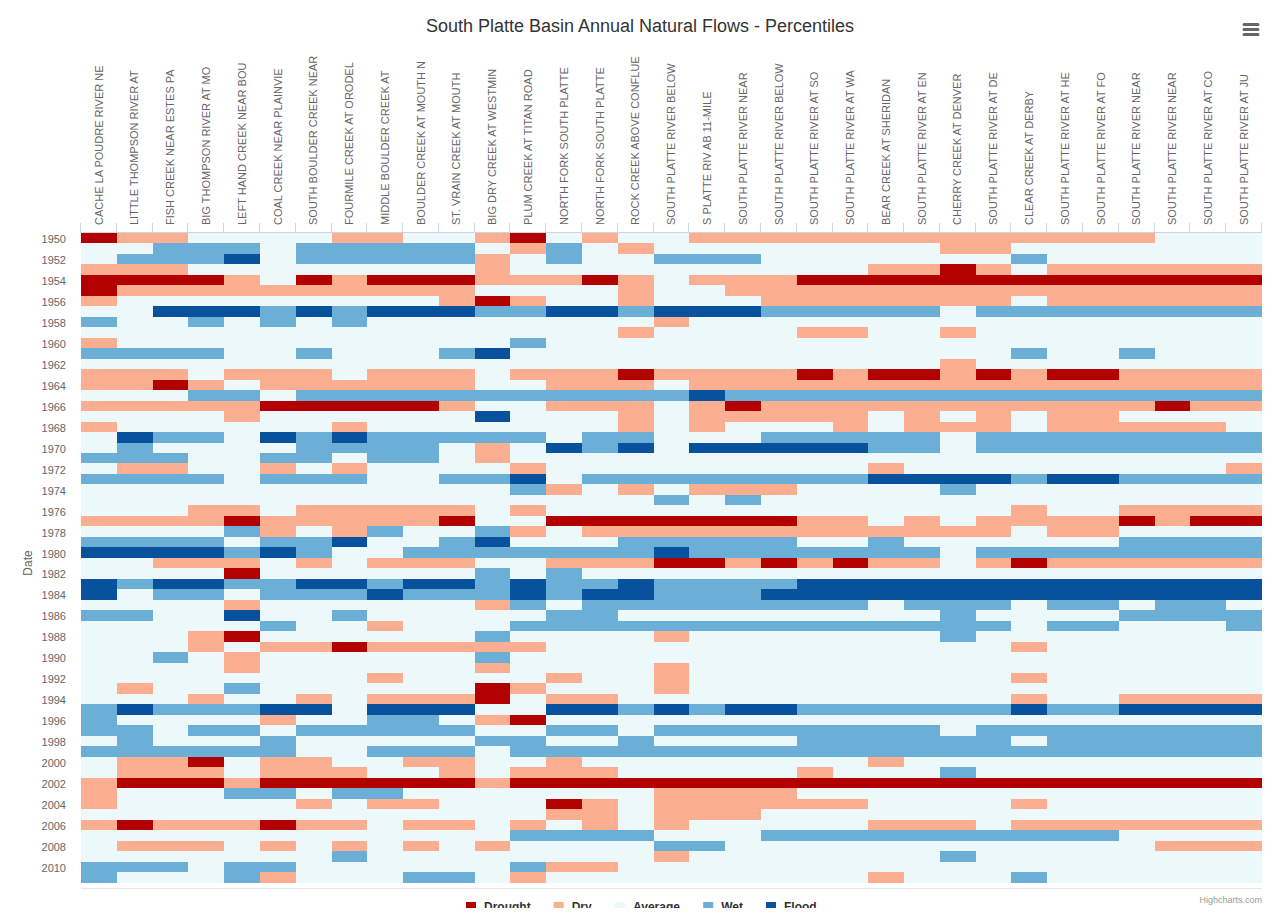
==== site/visualizations/natural-flows-duration-annual/index.html @ c2cbd336 "Test of adding in a Highcharts heatmap as an iframe" ====
<!DOCTYPE html>
<html>
<head>
    <title>South Platte Basin Annual Natural Flows</title>
    <!-- Javascript -->
  <script src="javascript/highcharts.js"></script>
  <script src="javascript/heatmap.js"></script>
  <script src="javascript/exporting.js"></script>
  <script src="javascript/data.js"></script>
  <script src="http://ajax.googleapis.com/ajax/libs/jquery/1.10.2/jquery.min.js"></script>
</head>

<body>
<div id="container" style="width:100%; height:900px;"></div>
<script>
  $.get("natural-flows-annual-duration-selectlocations.csv",function(csv) {

    var lines = csv.split('\n');
    var dates = new Array();
    var series = {
      turboThreshold: 0,
      data: [],
      // rowsize: 24 * 36e5
    };

    $.each(lines, function(lineNo,line){
      if(lineNo > 0)
      {
        var items = line.split(',');
        if(!dates.includes(items[0]))
        {
          dates.push(items[0]);
        }
      }
    });

    $.each(lines, function(lineNo,line){
      if(lineNo > 0)
      {
        var items = line.split(',');
        series.data.push([parseFloat(items[1]),parseFloat(getIndex(items[0])),parseFloat(items[2])]);
      }
    });


    function getIndex(date)
    {
      for(var index = 0; index < dates.length; index++)
      {
        if(date == dates[index])
        {
          return index;
        }
      }
    }

  Highcharts.chart('container', {

    chart: {
      type: 'heatmap',
    },

    title: {
      text: 'South Platte Basin Annual Natural Flows - Percentiles'
    },

    yAxis: {
      categories: dates,
	  reversed: true,
      title: {
        text: 'Date'
      }
    },

    xAxis: {
      categories: ["CACHE LA POUDRE RIVER NE", "LITTLE THOMPSON RIVER AT", "FISH CREEK NEAR ESTES PA", "BIG THOMPSON RIVER AT MO", "LEFT HAND CREEK NEAR BOU", 
				   "COAL CREEK NEAR PLAINVIE", "SOUTH BOULDER CREEK NEAR", "FOURMILE CREEK AT ORODEL", "MIDDLE BOULDER CREEK AT", "BOULDER CREEK AT MOUTH N", "ST. VRAIN CREEK AT MOUTH", "BIG DRY CREEK AT WESTMIN", 
				   "PLUM CREEK AT TITAN ROAD", "NORTH FORK SOUTH PLATTE", "NORTH FORK SOUTH PLATTE", "ROCK CREEK ABOVE CONFLUE", "SOUTH PLATTE RIVER BELOW", "S PLATTE RIV AB 11-MILE", "SOUTH PLATTE RIVER NEAR", 
				   "SOUTH PLATTE RIVER BELOW", "SOUTH PLATTE RIVER AT SO", "SOUTH PLATTE RIVER AT WA", "BEAR CREEK AT SHERIDAN", "SOUTH PLATTE RIVER AT EN", "CHERRY CREEK AT DENVER", 
				   "SOUTH PLATTE RIVER AT DE", "CLEAR CREEK AT DERBY", "SOUTH PLATTE RIVER AT HE", "SOUTH PLATTE RIVER AT FO", "SOUTH PLATTE RIVER NEAR", "SOUTH PLATTE RIVER NEAR", "SOUTH PLATTE RIVER AT CO",
				   "SOUTH PLATTE RIVER AT JU"],
      reversed: false,
	  opposite: true,
	  labels:
		{rotation: -90
		},
      minPadding: 0,
      maxPadding: 0,
     },

     colorAxis: {
          dataClasses: [{
            to: (5), color:"#b30000", name:"Drought"
        }, {  
				from: (5.01),
				to: (25), color:"#fcae91", name:"Dry"
                }, {
				from: (25.01),
				to: (75), color:"#edf8fb", name:"Average"
				},{
				from: (75.01),
				to: (95), color:"#6baed6", name:"Wet"
				},{
				from: (95.01),
				to: (100), color:"#08519c", name:"Flood"
				}],
          labels: {
              format: '{value} %'
          }
      },

      legend: {
          align: 'center',
          layout: 'horizontal',
          margin: 0,
          verticalAlign: 'bottom',
          y: 25,
          symbolHeight: 10,
          symbolRadius: 0
      },

      tooltip: {  // control what the tooltip will display when a user hovers over a point on the heatmap
        headerFormat: 'Percentile<br>',
        formatter: function()
        {
          return 'Percentile<br>' + this.series.yAxis.categories[this.point.y] + ': ' + this.point.value + ' %';
        }
      },

      series: [series]
  });
});
</script>

</body>
</html>
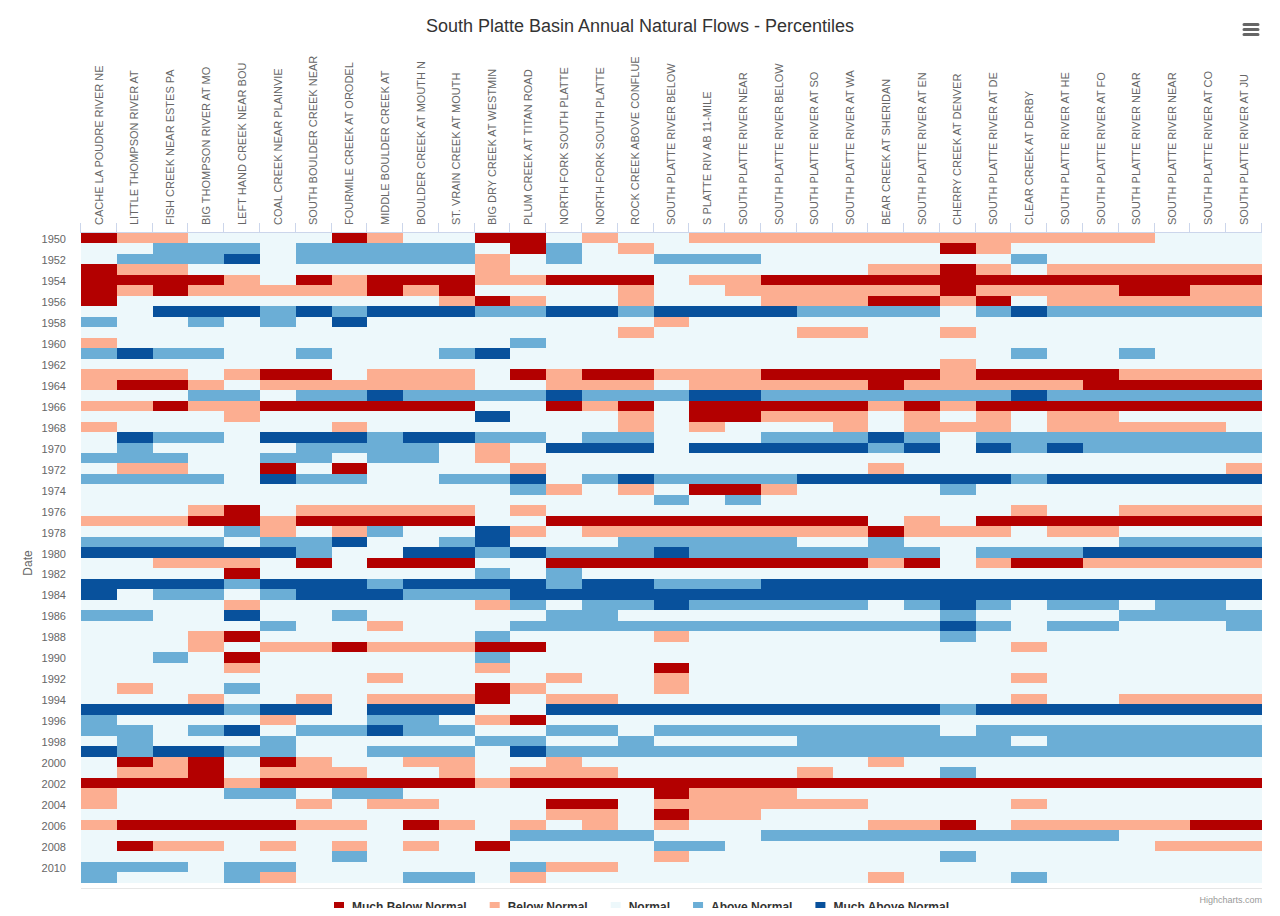
==== commit 6645e189: "Add content about North Sterling Irrigation District" ====
--- a/site/visualizations/natural-flows-duration-annual/index.html
+++ b/site/visualizations/natural-flows-duration-annual/index.html
@@ -90,19 +90,19 @@
 
      colorAxis: {
           dataClasses: [{
-            to: (5), color:"#b30000", name:"Drought"
+            to: (9.99), color:"#b30000", name:"Much Below Normal"
         }, {  
-				from: (5.01),
-				to: (25), color:"#fcae91", name:"Dry"
+				from: (10.00),
+				to: (24.99), color:"#fcae91", name:"Below Normal"
                 }, {
-				from: (25.01),
-				to: (75), color:"#edf8fb", name:"Average"
+				from: (25.00),
+				to: (75.99), color:"#edf8fb", name:"Normal"
 				},{
-				from: (75.01),
-				to: (95), color:"#6baed6", name:"Wet"
+				from: (76.00),
+				to: (90.99), color:"#6baed6", name:"Above Normal"
 				},{
-				from: (95.01),
-				to: (100), color:"#08519c", name:"Flood"
+				from: (91.0),
+				to: (100), color:"#08519c", name:"Much Above Normal"
 				}],
           labels: {
               format: '{value} %'
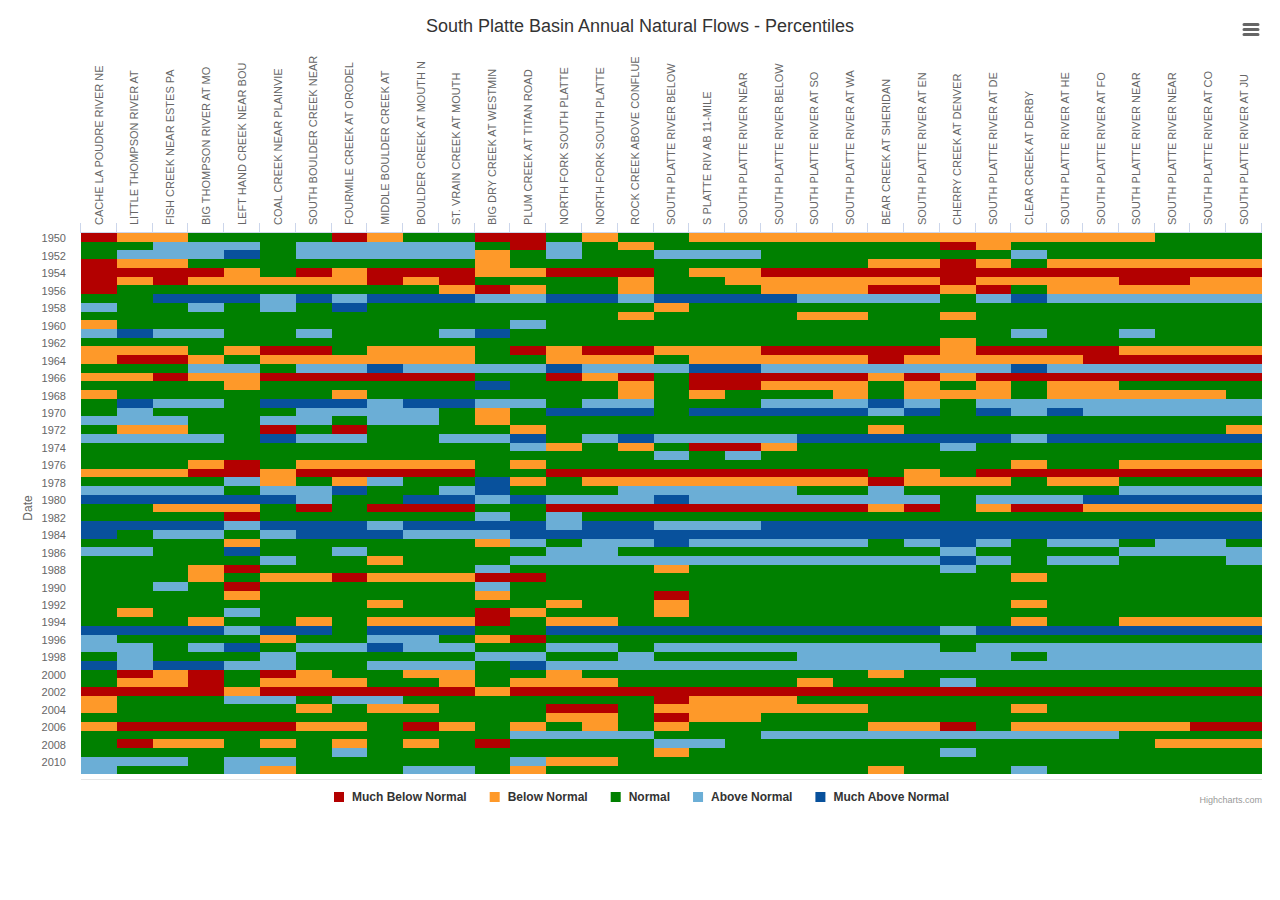
==== commit af539d92: "Add in Highcharts vizzes of Boulder Creek hydrographs and natural flows heatmap" ====
--- a/site/visualizations/natural-flows-duration-annual/index.html
+++ b/site/visualizations/natural-flows-duration-annual/index.html
@@ -3,15 +3,15 @@
 <head>
     <title>South Platte Basin Annual Natural Flows</title>
     <!-- Javascript -->
-  <script src="javascript/highcharts.js"></script>
-  <script src="javascript/heatmap.js"></script>
-  <script src="javascript/exporting.js"></script>
-  <script src="javascript/data.js"></script>
+  <script src="js/highcharts-5.0.12.js"></script>
+  <script src="js/heatmap-5.0.12.js"></script>
+  <script src="js/exporting-5.0.12.js"></script>
+  <script src="js/data-5.0.12.js"></script>
   <script src="http://ajax.googleapis.com/ajax/libs/jquery/1.10.2/jquery.min.js"></script>
 </head>
 
 <body>
-<div id="container" style="width:100%; height:900px;"></div>
+<div id="container" style="width:100%; height:800px;"></div>
 <script>
   $.get("natural-flows-annual-duration-selectlocations.csv",function(csv) {
 
@@ -58,6 +58,7 @@
 
     chart: {
       type: 'heatmap',
+	  spacingBottom: 25
     },
 
     title: {
@@ -93,10 +94,10 @@
             to: (9.99), color:"#b30000", name:"Much Below Normal"
         }, {  
 				from: (10.00),
-				to: (24.99), color:"#fcae91", name:"Below Normal"
+				to: (24.99), color:"#fe9929", name:"Below Normal"
                 }, {
 				from: (25.00),
-				to: (75.99), color:"#edf8fb", name:"Normal"
+				to: (75.99), color:"green", name:"Normal"
 				},{
 				from: (76.00),
 				to: (90.99), color:"#6baed6", name:"Above Normal"
